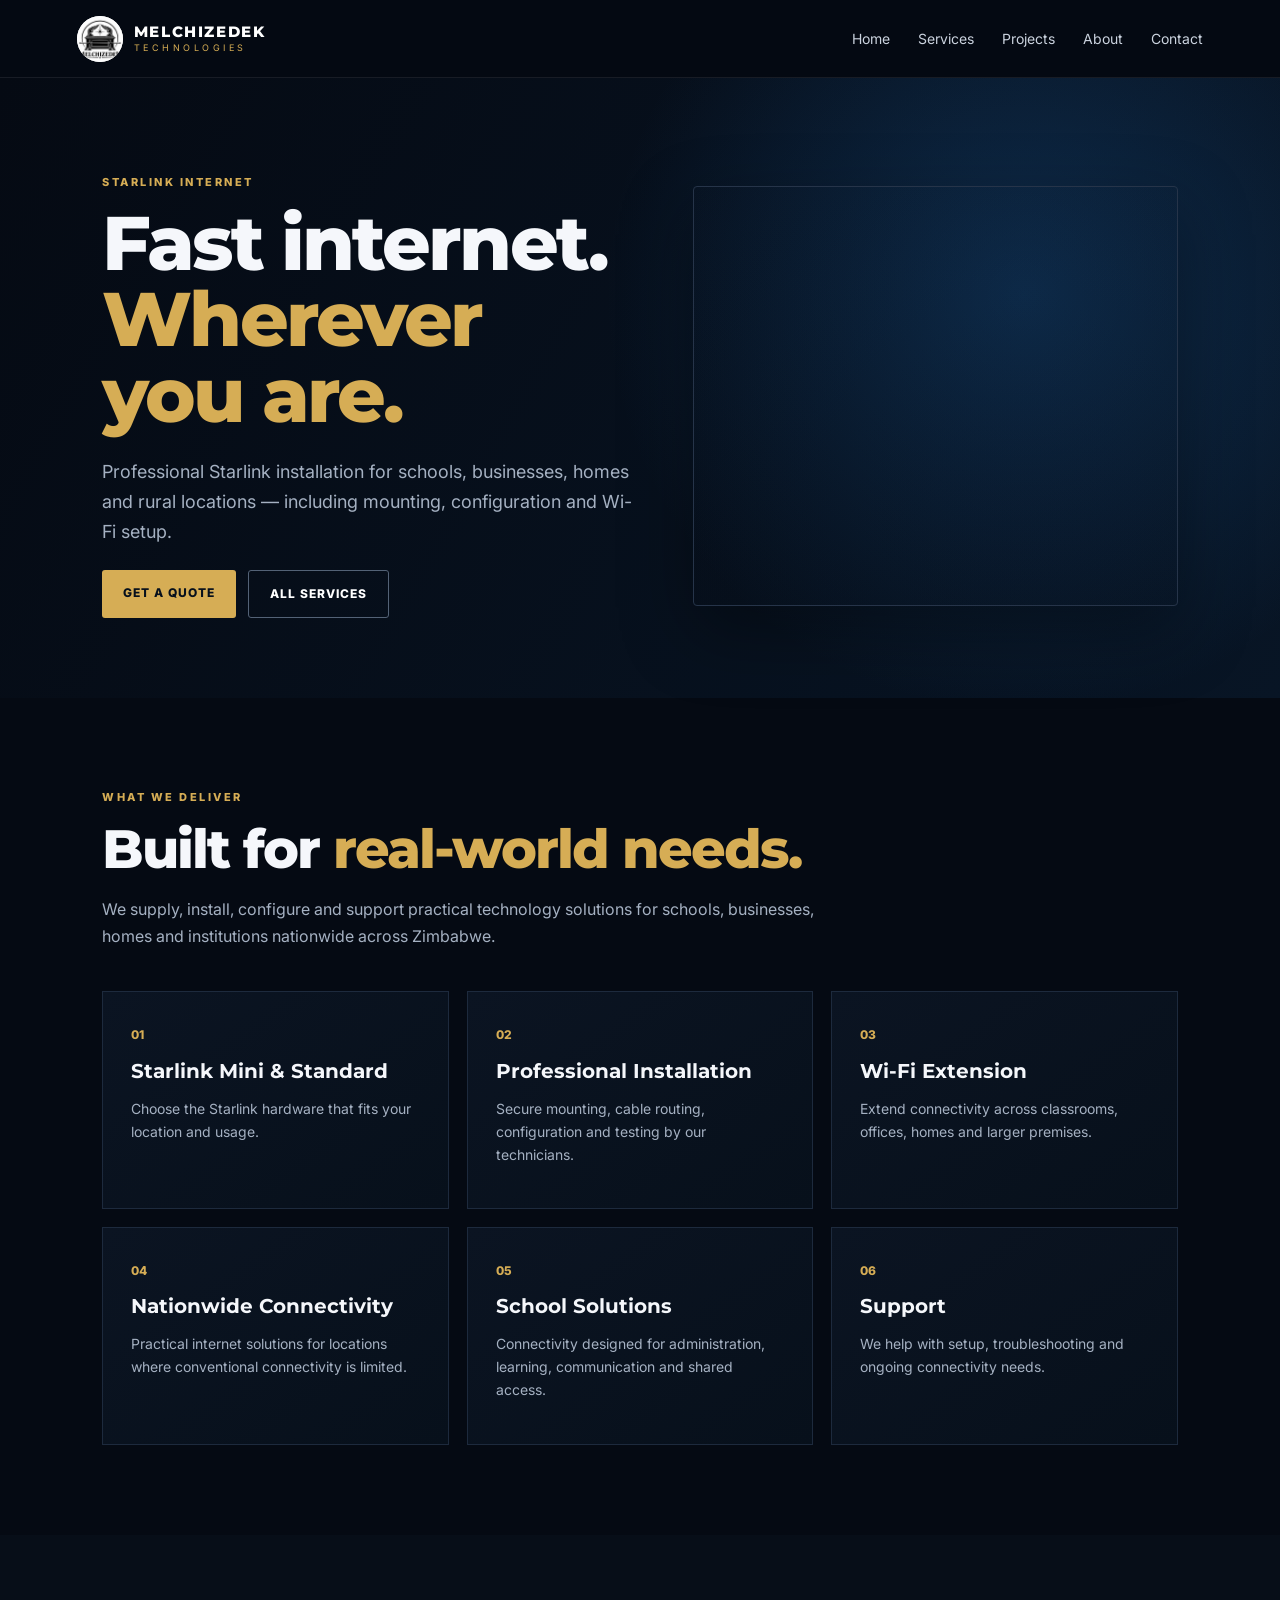
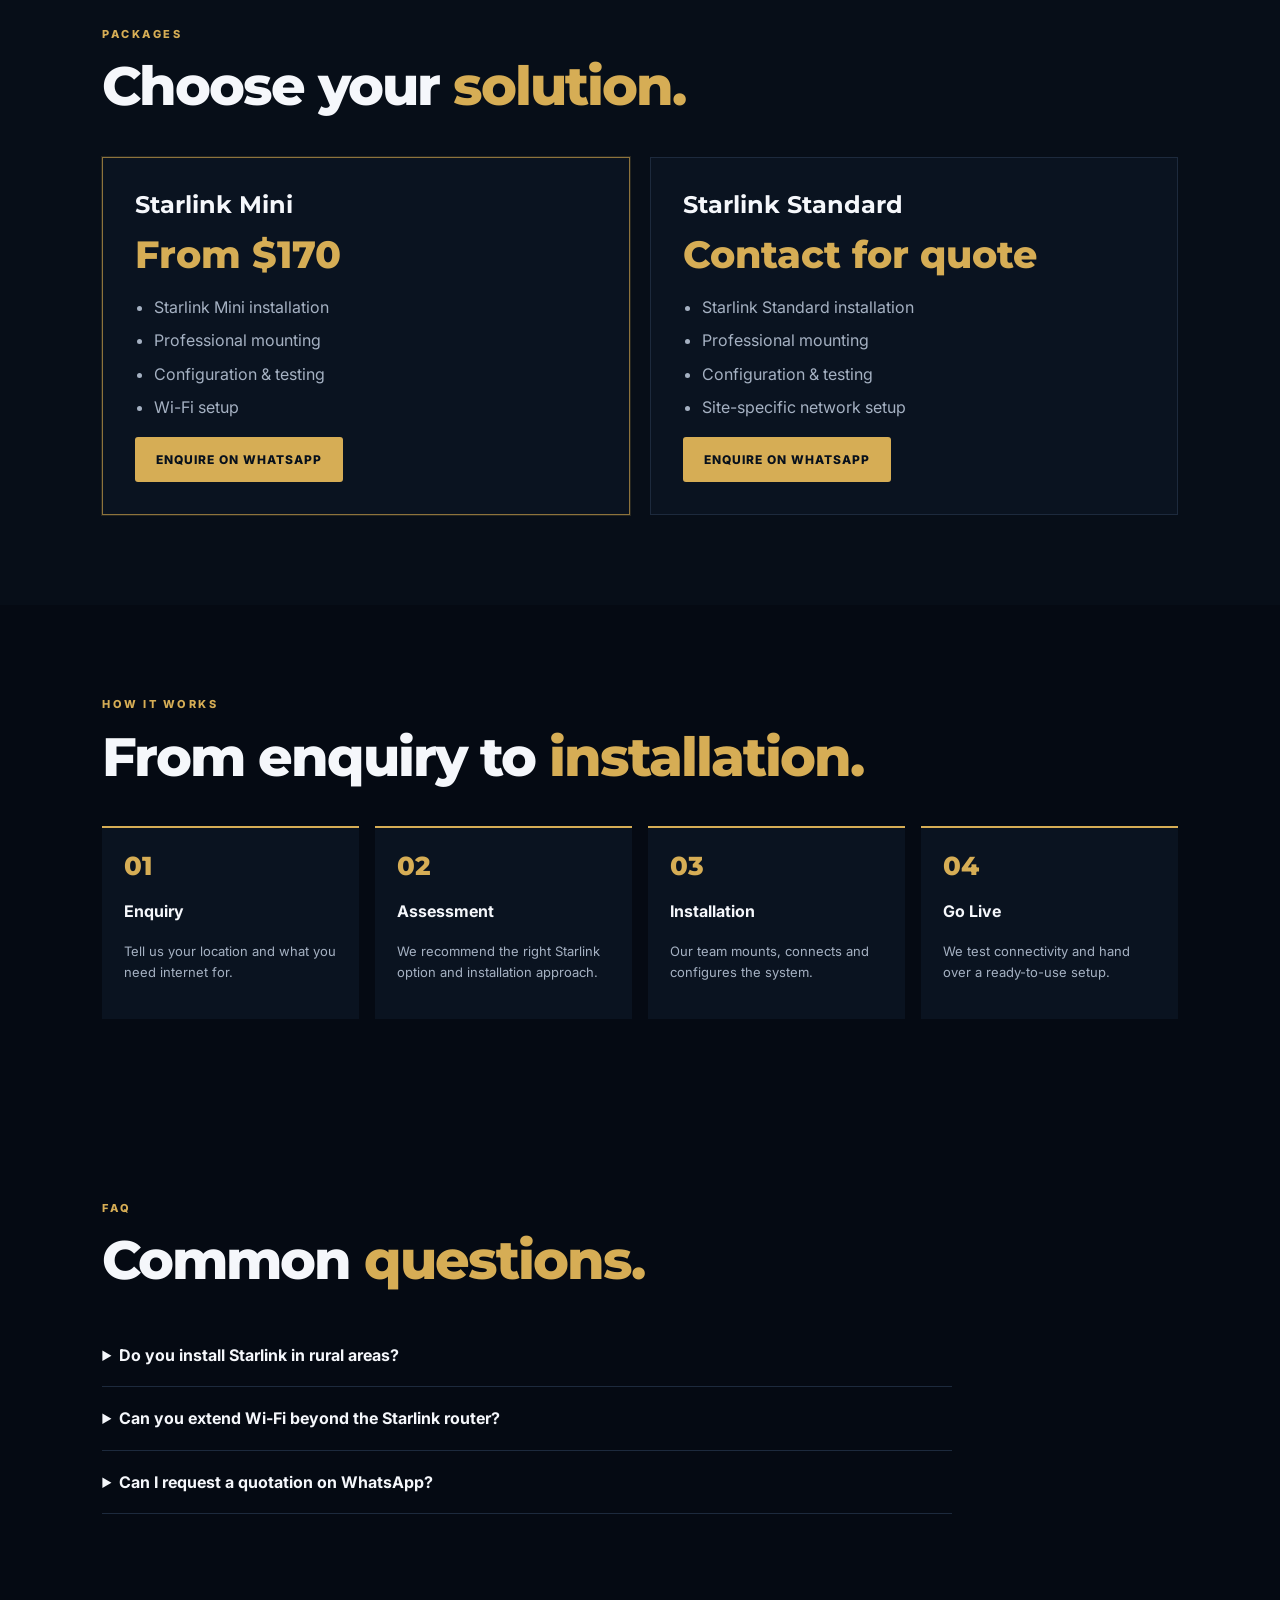
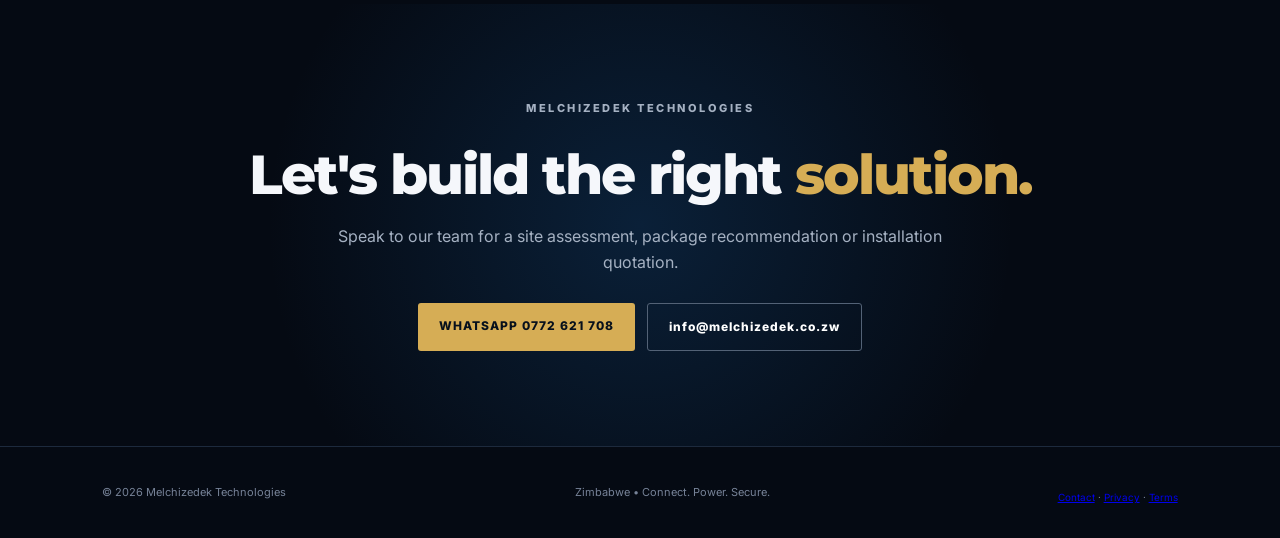
==== starlink.html @ 59b836f6 "Add files via upload" ====
<!DOCTYPE html><html lang="en"><head><meta charset="UTF-8"><meta name="viewport" content="width=device-width,initial-scale=1"><meta name="description" content="Starlink Internet & Installation by Melchizedek Technologies, Zimbabwe."><title>Starlink Internet & Installation | Melchizedek Technologies</title><link rel="preconnect" href="https://fonts.googleapis.com"><link rel="preconnect" href="https://fonts.gstatic.com" crossorigin><link href="https://fonts.googleapis.com/css2?family=Inter:wght@400;500;600;700;800&family=Montserrat:wght@700;800&display=swap" rel="stylesheet"><link rel="stylesheet" href="service.css"><link rel="manifest" href="site.webmanifest">
<meta name="robots" content="index,follow">

  <meta name="description" content="Starlink internet and professional installation across Zimbabwe. Starlink Mini packages from $170.">
  <meta name="author" content="Melchizedek Technologies">
  <meta name="robots" content="index, follow">
  <link rel="canonical" href="https://melchizedek.co.zw/starlink.html">
  <meta property="og:title" content="Starlink Internet &amp; Installation | Melchizedek Technologies">
  <meta property="og:description" content="Starlink internet and professional installation across Zimbabwe. Starlink Mini packages from $170.">
  <meta property="og:type" content="website">
  <meta property="og:url" content="https://melchizedek.co.zw/starlink.html">
  <meta property="og:site_name" content="Melchizedek Technologies">
  <meta property="og:image" content="https://melchizedek.co.zw/logo.png">
  <meta name="twitter:card" content="summary">
  <meta name="twitter:title" content="Starlink Internet &amp; Installation | Melchizedek Technologies">
  <meta name="twitter:description" content="Starlink internet and professional installation across Zimbabwe. Starlink Mini packages from $170.">

<script type="application/ld+json">
{
  "@context": "https://schema.org",
  "@type": "Service",
  "name": "Starlink Internet & Installation",
  "description": "Starlink internet connectivity and professional installation across Zimbabwe.",
  "provider": {
    "@type": "Organization",
    "name": "Melchizedek Technologies",
    "url": "https://melchizedek.co.zw/"
  },
  "areaServed": {
    "@type": "Country",
    "name": "Zimbabwe"
  }
}
</script>
</head><body>
<header class="header"><a class="brand" href="index.html"><img src="logo.png" alt="Melchizedek Technologies logo"><span><strong>MELCHIZEDEK</strong><small>TECHNOLOGIES</small></span></a><button class="menu" onclick="document.querySelector('nav').classList.toggle('open')">☰</button><nav><a href="index.html">Home</a><a href="index.html#services">Services</a><a href="index.html#projects">Projects</a><a href="index.html#about">About</a><a href="#contact">Contact</a></nav></header>
<section class="hero"><div><p class="eyebrow">STARLINK INTERNET</p><h1>Fast internet. <span>Wherever you are.</span></h1><p class="lead">Professional Starlink installation for schools, businesses, homes and rural locations — including mounting, configuration and Wi-Fi setup.</p><div class="actions"><a class="btn primary" href="quote.html" target="_blank">GET A QUOTE</a><a class="btn secondary" href="index.html#services">ALL SERVICES</a></div></div><div class="hero-image" style="background-image:linear-gradient(0deg,rgba(3,8,16,.2),rgba(3,8,16,.05)),url('projects/starlink-installation-1.jpg')"></div></section>
<section class="section"><p class="eyebrow">WHAT WE DELIVER</p><h2>Built for <span>real-world needs.</span></h2><p class="section-intro">We supply, install, configure and support practical technology solutions for schools, businesses, homes and institutions nationwide across Zimbabwe.</p><div class="features"><article class="feature"><span class="num">01</span><h3>Starlink Mini & Standard</h3><p>Choose the Starlink hardware that fits your location and usage.</p></article><article class="feature"><span class="num">02</span><h3>Professional Installation</h3><p>Secure mounting, cable routing, configuration and testing by our technicians.</p></article><article class="feature"><span class="num">03</span><h3>Wi-Fi Extension</h3><p>Extend connectivity across classrooms, offices, homes and larger premises.</p></article><article class="feature"><span class="num">04</span><h3>Nationwide Connectivity</h3><p>Practical internet solutions for locations where conventional connectivity is limited.</p></article><article class="feature"><span class="num">05</span><h3>School Solutions</h3><p>Connectivity designed for administration, learning, communication and shared access.</p></article><article class="feature"><span class="num">06</span><h3>Support</h3><p>We help with setup, troubleshooting and ongoing connectivity needs.</p></article></div></section>
<section class="section packages"><p class="eyebrow">PACKAGES</p><h2>Choose your <span>solution.</span></h2><div class="package-grid"><article class="package featured"><h3>Starlink Mini</h3><div class="price">From $170</div><ul><li>Starlink Mini installation</li><li>Professional mounting</li><li>Configuration & testing</li><li>Wi-Fi setup</li></ul><a class="btn primary" href="https://wa.me/263772621708?text=Hello%20Melchizedek%20Technologies%2C%20I%27m%20interested%20in%20the%20Starlink%20Mini%20package." target="_blank">ENQUIRE ON WHATSAPP</a></article><article class="package "><h3>Starlink Standard</h3><div class="price">Contact for quote</div><ul><li>Starlink Standard installation</li><li>Professional mounting</li><li>Configuration & testing</li><li>Site-specific network setup</li></ul><a class="btn primary" href="https://wa.me/263772621708?text=Hello%20Melchizedek%20Technologies%2C%20I%27m%20interested%20in%20the%20Starlink%20Standard%20package." target="_blank">ENQUIRE ON WHATSAPP</a></article></div></section><section class="section"><p class="eyebrow">HOW IT WORKS</p><h2>From enquiry to <span>installation.</span></h2><div class="process"><article class="step"><b>01</b><h3>Enquiry</h3><p>Tell us your location and what you need internet for.</p></article><article class="step"><b>02</b><h3>Assessment</h3><p>We recommend the right Starlink option and installation approach.</p></article><article class="step"><b>03</b><h3>Installation</h3><p>Our team mounts, connects and configures the system.</p></article><article class="step"><b>04</b><h3>Go Live</h3><p>We test connectivity and hand over a ready-to-use setup.</p></article></div></section><section class="section"><p class="eyebrow">FAQ</p><h2>Common <span>questions.</span></h2><div class="faq"><details><summary>Do you install Starlink in rural areas?</summary><p>Yes. Rural connectivity is one of the areas our installation work is built around.</p></details><details><summary>Can you extend Wi-Fi beyond the Starlink router?</summary><p>Yes. We can design and install Wi-Fi extension solutions for larger homes, schools and business premises.</p></details><details><summary>Can I request a quotation on WhatsApp?</summary><p>Yes. Use the WhatsApp button on this page and tell us your location and requirements.</p></details></div></section>
<section class="cta" id="contact"><p class="eyebrow">MELCHIZEDEK TECHNOLOGIES</p><h2>Let's build the right <span>solution.</span></h2><p>Speak to our team for a site assessment, package recommendation or installation quotation.</p><div class="actions"><a class="btn primary" href="quote.html" target="_blank">WHATSAPP 0772 621 708</a><a class="btn secondary" href="mailto:info@melchizedek.co.zw">info@melchizedek.co.zw</a></div></section>
<footer><span>© 2026 Melchizedek Technologies</span><span>Zimbabwe • Connect. Power. Secure.</span><div style="text-align:center;margin-top:10px;font-size:.9em"><a href="contact.html">Contact</a> · <a href="privacy.html">Privacy</a> · <a href="terms.html">Terms</a></div></footer></body></html>
---- service.css ----
:root{--bg:#050a13;--panel:#0b1422;--gold:#d6ad55;--text:#f5f7fb;--muted:#a5b1c2;--line:#1d2a3d}
*{box-sizing:border-box}html{scroll-behavior:smooth}body{margin:0;background:var(--bg);color:var(--text);font-family:Inter,Arial,sans-serif;line-height:1.65}.header{height:78px;padding:0 6%;display:flex;align-items:center;justify-content:space-between;border-bottom:1px solid rgba(255,255,255,.08);background:rgba(5,10,19,.94);position:sticky;top:0;z-index:10}.brand{display:flex;gap:11px;align-items:center;color:#fff;text-decoration:none}.brand img{width:46px;height:46px;object-fit:contain;border-radius:50%;background:#fff}.brand strong{display:block;font:800 15px Montserrat;letter-spacing:1.6px}.brand small{display:block;font-size:9px;letter-spacing:3.5px;color:var(--gold)}nav{display:flex;gap:28px}nav a{color:#cbd3df;text-decoration:none;font-size:14px}.menu{display:none;background:none;border:0;color:#fff;font-size:27px}.hero{padding:95px 8% 80px;min-height:580px;display:grid;grid-template-columns:1.05fr .95fr;gap:55px;align-items:center;background:radial-gradient(circle at 80% 35%,rgba(30,106,181,.3),transparent 38%),linear-gradient(120deg,#050a13,#081525)}.eyebrow{color:var(--gold);font-size:11px;font-weight:800;letter-spacing:2.5px;margin:0 0 14px}.hero h1{font:800 clamp(44px,6vw,76px)/1 Montserrat;letter-spacing:-3px;margin:0}.hero h1 span,h2 span{color:var(--gold)}.lead{color:var(--muted);font-size:18px;max-width:650px;margin:24px 0}.actions{display:flex;gap:12px;flex-wrap:wrap}.btn{display:inline-block;padding:13px 21px;text-decoration:none;font-size:12px;font-weight:800;letter-spacing:1px;border-radius:3px}.primary{background:var(--gold);color:#07101c}.secondary{border:1px solid #536276;color:#fff}.hero-image{height:420px;border:1px solid #263449;border-radius:4px;overflow:hidden;background-size:cover;background-position:center;box-shadow:0 25px 70px rgba(0,0,0,.35)}.section{padding:90px 8%}.section h2{font:800 clamp(32px,4.5vw,54px)/1.08 Montserrat;letter-spacing:-2px;margin:0 0 18px}.section-intro{color:var(--muted);max-width:720px}.features{display:grid;grid-template-columns:repeat(3,1fr);gap:18px;margin-top:42px}.feature{background:linear-gradient(145deg,#0b1422,#07101b);border:1px solid var(--line);padding:28px;min-height:190px}.feature .num{color:var(--gold);font-weight:800;font-size:12px}.feature h3{font:700 20px Montserrat;margin:12px 0}.feature p{color:var(--muted);font-size:14px}.packages{background:#070e18}.package-grid{display:grid;grid-template-columns:repeat(2,1fr);gap:20px;margin-top:42px}.package{border:1px solid var(--line);background:#0a1320;padding:32px}.package.featured{border-color:#8d733c;box-shadow:0 0 0 1px rgba(214,173,85,.15)}.package h3{font:700 24px Montserrat;margin:0}.price{font:800 38px Montserrat;color:var(--gold);margin:12px 0}.package ul{padding-left:19px;color:var(--muted)}.package li{margin:7px 0}.process{display:grid;grid-template-columns:repeat(4,1fr);gap:16px;margin-top:40px}.step{padding:22px;border-top:2px solid var(--gold);background:#0a1320}.step b{font:800 26px Montserrat;color:var(--gold)}.step h3{font-size:16px}.step p{font-size:13px;color:var(--muted)}.faq{max-width:850px;margin-top:35px}.faq details{border-bottom:1px solid var(--line);padding:18px 0}.faq summary{cursor:pointer;font-weight:700}.faq p{color:var(--muted);font-size:14px}.cta{text-align:center;padding:95px 8%;background:radial-gradient(circle at center,rgba(22,83,142,.3),transparent 55%)}.cta h2{font:800 clamp(32px,4.5vw,55px)/1.08 Montserrat;letter-spacing:-2px;max-width:850px;margin:0 auto 18px}.cta p{color:var(--muted);max-width:650px;margin:0 auto 28px}.cta .actions{justify-content:center}footer{padding:32px 8%;border-top:1px solid var(--line);display:flex;justify-content:space-between;align-items:center;color:#778398;font-size:11px}@media(max-width:850px){nav{display:none}.menu{display:block}.hero{grid-template-columns:1fr;padding-top:70px}.hero-image{height:330px}.features{grid-template-columns:1fr 1fr}.process{grid-template-columns:1fr 1fr}}@media(max-width:600px){.features,.package-grid,.process{grid-template-columns:1fr}.section,.hero,.cta{padding-left:6%;padding-right:6%}footer{flex-direction:column;align-items:flex-start;gap:15px}}

@media(max-width:850px){nav.open{display:flex;position:absolute;top:78px;left:0;right:0;background:#070e18;padding:22px 8%;flex-direction:column;gap:16px;border-bottom:1px solid #1d2a3d}}


/* ===== V16 SMART QUOTE EXPERIENCE ===== */
.smart-quote-form {
  max-width: 1000px; margin: 0 auto; background: #fff; border-radius: 28px;
  border: 1px solid rgba(7,20,38,.09); box-shadow: 0 24px 70px rgba(7,20,38,.10);
  overflow: hidden;
}
.form-progress {
  display:flex; align-items:center; justify-content:center; gap:10px;
  padding:22px 20px; background:#071426; color:#fff;
}
.form-progress i { width:45px; height:1px; background:rgba(255,255,255,.25); }
.progress-step {
  width:45px; height:45px; border-radius:50%; display:grid; place-items:center;
  border:1px solid rgba(255,255,255,.25); color:rgba(255,255,255,.6); font-weight:900;
}
.progress-step small { display:none; }
.progress-step.active { background:#fff; color:#071426; }
.form-section { padding:34px; border-bottom:1px solid rgba(7,20,38,.08); }
.form-section-title { display:flex; gap:15px; align-items:flex-start; margin-bottom:23px; }
.form-section-title > span {
  width:38px; height:38px; display:grid; place-items:center; border-radius:11px;
  background:#071426; color:#d9b45b; font-weight:900; font-size:.78rem;
}
.form-section-title h3 { margin:0 0 4px; }
.form-section-title p { margin:0; opacity:.62; font-size:.9rem; }
.form-grid { display:grid; grid-template-columns:repeat(2,1fr); gap:18px; }
.smart-quote-form label { display:flex; flex-direction:column; gap:8px; font-weight:700; font-size:.88rem; }
.smart-quote-form input, .smart-quote-form select, .smart-quote-form textarea {
  width:100%; box-sizing:border-box; border:1px solid rgba(7,20,38,.15); border-radius:12px;
  padding:13px 14px; font:inherit; color:#071426; background:#fbfcfe; outline:none;
  transition:border-color .2s ease, box-shadow .2s ease, background .2s ease;
}
.smart-quote-form input:focus, .smart-quote-form select:focus, .smart-quote-form textarea:focus {
  border-color:#071426; background:#fff; box-shadow:0 0 0 4px rgba(7,20,38,.06);
}
.smart-quote-form textarea { resize:vertical; min-height:145px; }
.consent-row {
  margin-top:20px; flex-direction:row !important; align-items:flex-start; gap:10px !important;
  font-weight:500 !important; opacity:.78;
}
.consent-row input { width:18px; height:18px; margin-top:1px; }
.quote-submit-area { padding:28px 34px 34px; text-align:center; background:#f7f9fc; }
.quote-submit { border:0; cursor:pointer; min-height:50px; padding-left:25px; padding-right:25px; }
.secure-note { font-size:.82rem; opacity:.65; margin-bottom:15px; }
.email-fallback { display:block; margin-top:14px; font-size:.82rem; opacity:.7; text-decoration:none; }
.quote-intro-grid {
  max-width:1000px; margin:0 auto 28px; display:grid; grid-template-columns:repeat(3,1fr); gap:15px;
}
.quote-benefit {
  padding:22px; border-radius:18px; background:#f7f9fc; border:1px solid rgba(7,20,38,.07);
}
.quote-benefit strong { font-size:.72rem; opacity:.5; }
.quote-benefit h3 { margin:8px 0 5px; font-size:1rem; }
.quote-benefit p { margin:0; font-size:.86rem; line-height:1.55; opacity:.68; }

@media (max-width: 700px) {
  .quote-intro-grid, .form-grid { grid-template-columns:1fr; }
  .form-section { padding:24px 20px; }
  .quote-submit-area { padding:24px 20px 28px; }
  .form-progress { justify-content:space-between; }
  .form-progress i { flex:1; width:auto; }
  .progress-step { width:auto; height:auto; min-width:36px; padding:8px 10px; border-radius:999px; gap:5px; }
  .progress-step small { display:inline; font-size:.68rem; }
}
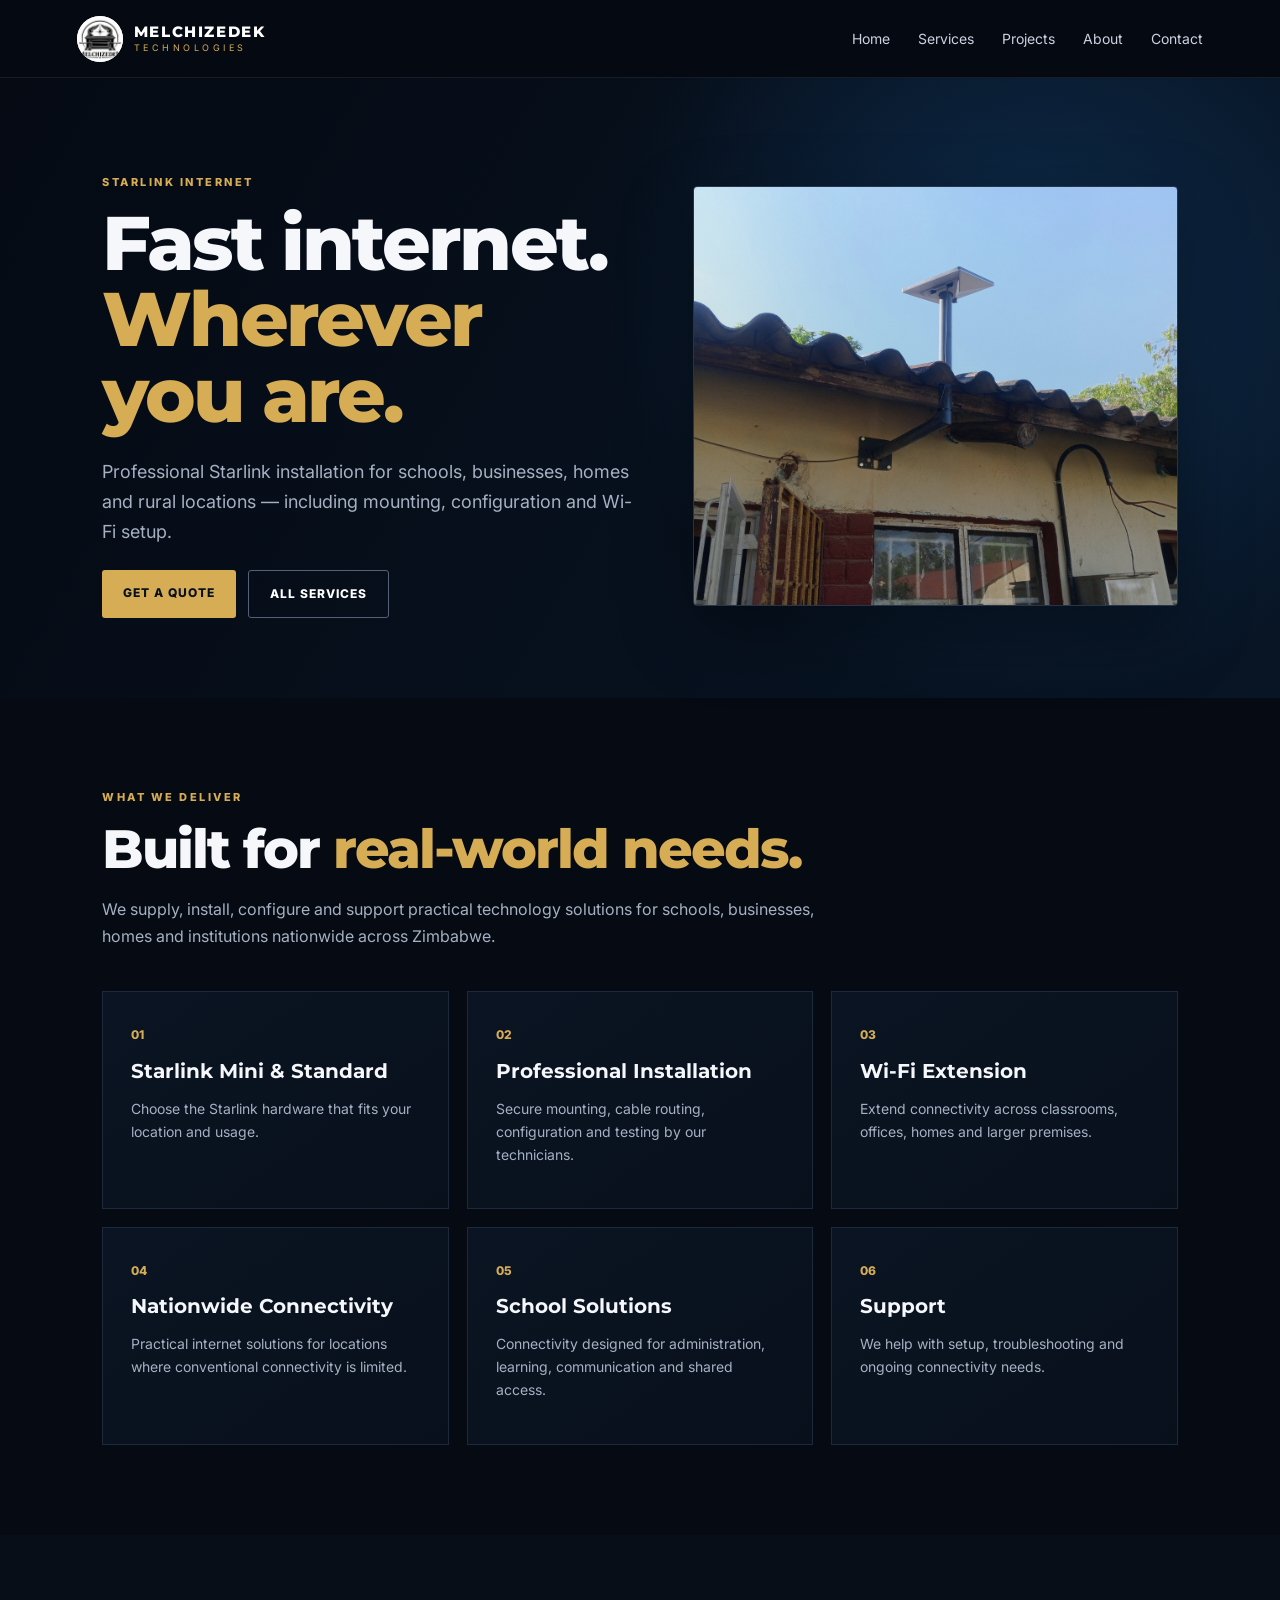
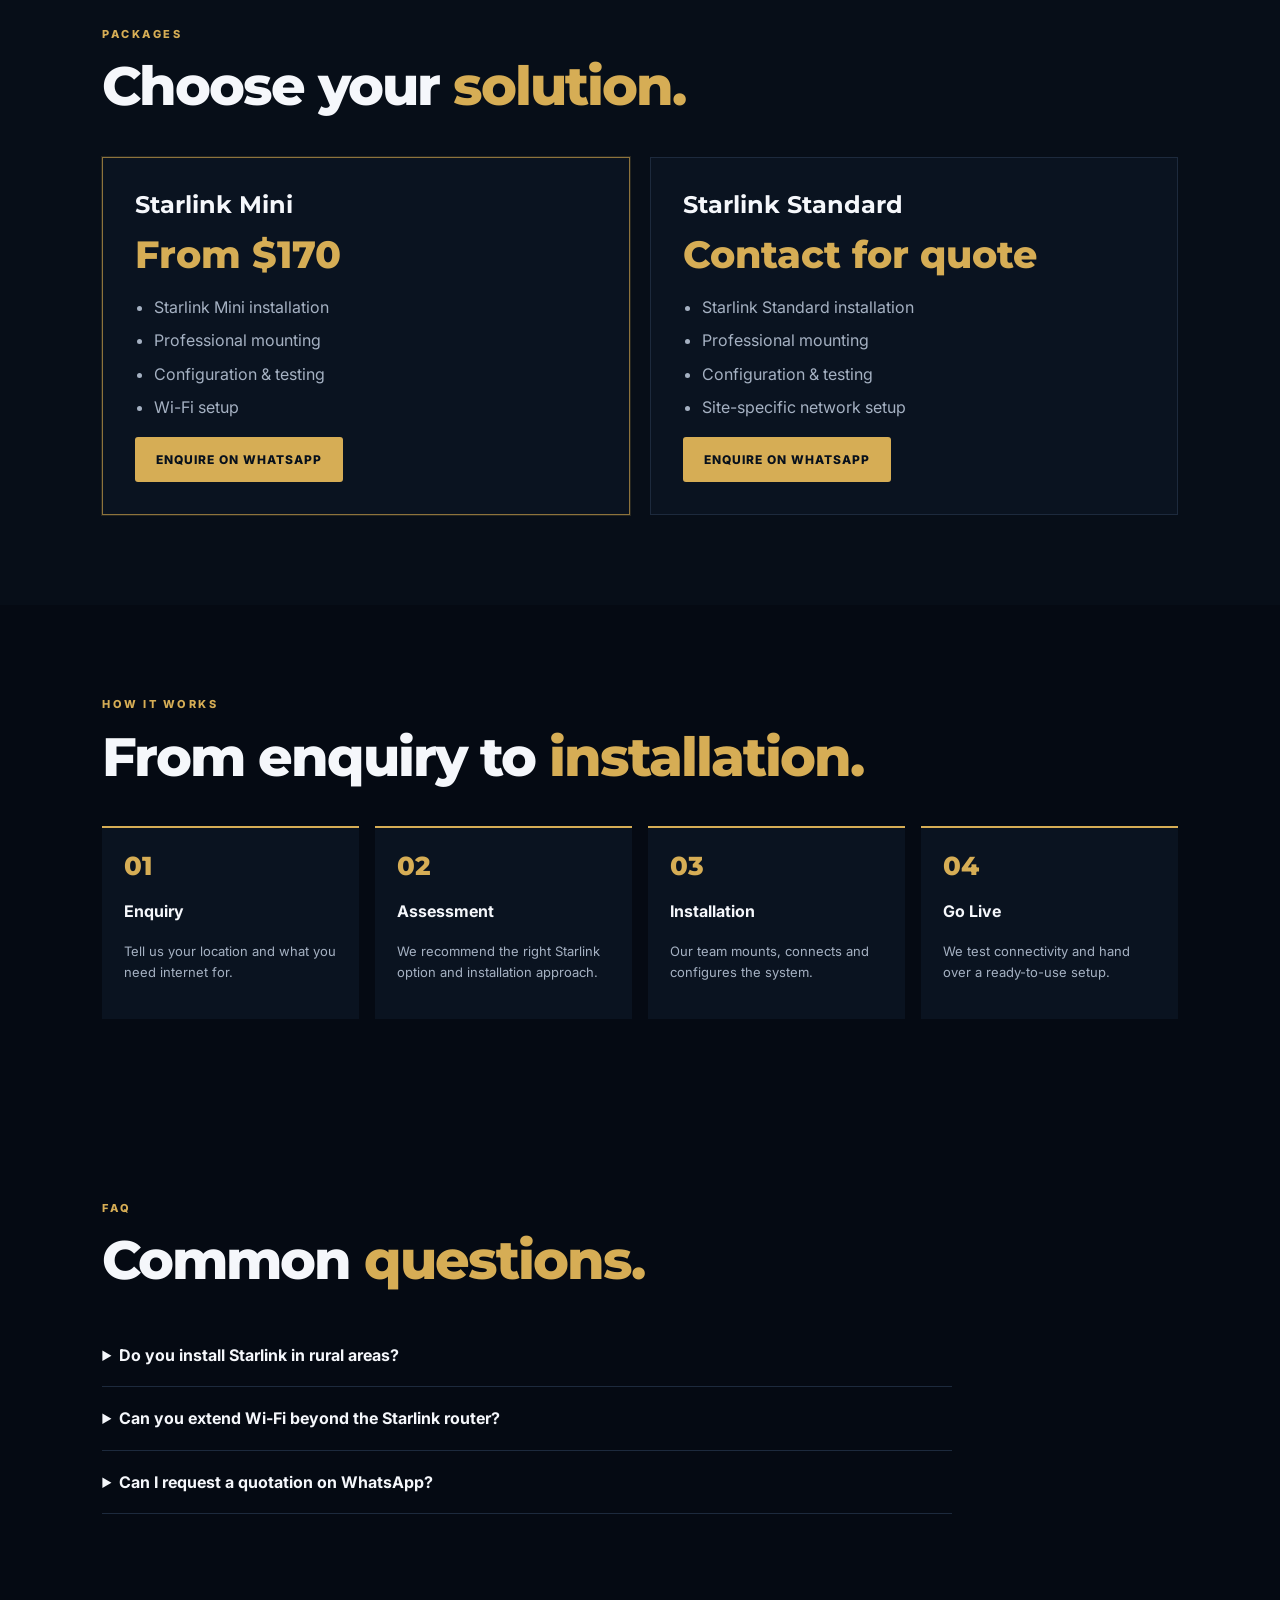
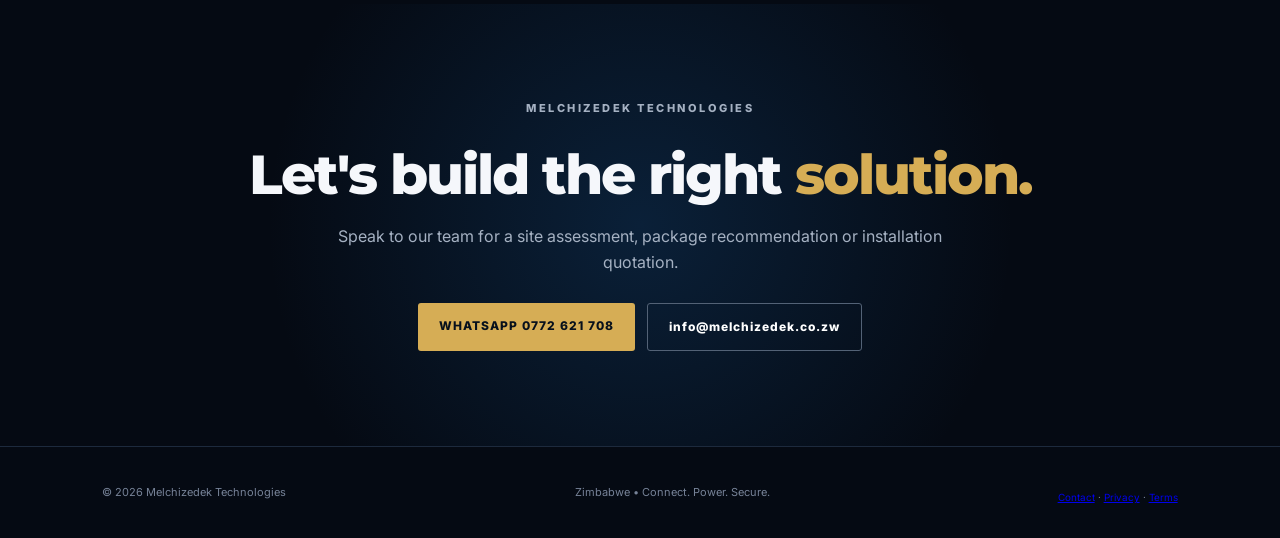
==== commit 0d0ec87b: "Revise HTML meta tags for Starlink page Updated meta tags for better SEO and clarity." ====
--- a/starlink.html
+++ b/starlink.html
@@ -1,10 +1,17 @@
-<!DOCTYPE html><html lang="en"><head><meta charset="UTF-8"><meta name="viewport" content="width=device-width,initial-scale=1"><meta name="description" content="Starlink Internet & Installation by Melchizedek Technologies, Zimbabwe."><title>Starlink Internet & Installation | Melchizedek Technologies</title><link rel="preconnect" href="https://fonts.googleapis.com"><link rel="preconnect" href="https://fonts.gstatic.com" crossorigin><link href="https://fonts.googleapis.com/css2?family=Inter:wght@400;500;600;700;800&family=Montserrat:wght@700;800&display=swap" rel="stylesheet"><link rel="stylesheet" href="service.css"><link rel="manifest" href="site.webmanifest">
-<meta name="robots" content="index,follow">
+<!DOCTYPE html>
+<html lang="en">
+<head>
+<meta charset="UTF-8">
 
-  <meta name="description" content="Starlink internet and professional installation across Zimbabwe. Starlink Mini packages from $170.">
-  <meta name="author" content="Melchizedek Technologies">
-  <meta name="robots" content="index, follow">
-  <link rel="canonical" href="https://melchizedek.co.zw/starlink.html">
+<title>Starlink Installation Zimbabwe | Melchizedek Technologies</title>
+
+<meta name="description" content="Professional Starlink installation in Zimbabwe by Melchizedek Technologies. Starlink internet solutions for homes, schools, businesses and rural areas.">
+
+<meta name="author" content="Melchizedek Technologies">
+<meta name="robots" content="index, follow">
+
+<link rel="canonical" href="https://melchizedek.co.zw/starlink.html"><!DOCTYPE html><html lang="en"><head><meta charset="UTF-8"><meta name="viewport" content="width=device-width,initial-scale=1"><meta name="description" content="Starlink Internet & Installation by Melchizedek Technologies, Zimbabwe."><title>Starlink Internet & Installation | Melchizedek Technologies</title><link rel="preconnect" href="https://fonts.googleapis.com"><link rel="preconnect" href="https://fonts.gstatic.com" crossorigin><link href="https://fonts.googleapis.com/css2?family=Inter:wght@400;500;600;700;800&family=Montserrat:wght@700;800&display=swap" rel="stylesheet"><link rel="stylesheet" href="service.css"><link rel="manifest" href="site.webmanifest">
+
   <meta property="og:title" content="Starlink Internet &amp; Installation | Melchizedek Technologies">
   <meta property="og:description" content="Starlink internet and professional installation across Zimbabwe. Starlink Mini packages from $170.">
   <meta property="og:type" content="website">
@@ -38,4 +45,4 @@
 <section class="section"><p class="eyebrow">WHAT WE DELIVER</p><h2>Built for <span>real-world needs.</span></h2><p class="section-intro">We supply, install, configure and support practical technology solutions for schools, businesses, homes and institutions nationwide across Zimbabwe.</p><div class="features"><article class="feature"><span class="num">01</span><h3>Starlink Mini & Standard</h3><p>Choose the Starlink hardware that fits your location and usage.</p></article><article class="feature"><span class="num">02</span><h3>Professional Installation</h3><p>Secure mounting, cable routing, configuration and testing by our technicians.</p></article><article class="feature"><span class="num">03</span><h3>Wi-Fi Extension</h3><p>Extend connectivity across classrooms, offices, homes and larger premises.</p></article><article class="feature"><span class="num">04</span><h3>Nationwide Connectivity</h3><p>Practical internet solutions for locations where conventional connectivity is limited.</p></article><article class="feature"><span class="num">05</span><h3>School Solutions</h3><p>Connectivity designed for administration, learning, communication and shared access.</p></article><article class="feature"><span class="num">06</span><h3>Support</h3><p>We help with setup, troubleshooting and ongoing connectivity needs.</p></article></div></section>
 <section class="section packages"><p class="eyebrow">PACKAGES</p><h2>Choose your <span>solution.</span></h2><div class="package-grid"><article class="package featured"><h3>Starlink Mini</h3><div class="price">From $170</div><ul><li>Starlink Mini installation</li><li>Professional mounting</li><li>Configuration & testing</li><li>Wi-Fi setup</li></ul><a class="btn primary" href="https://wa.me/263772621708?text=Hello%20Melchizedek%20Technologies%2C%20I%27m%20interested%20in%20the%20Starlink%20Mini%20package." target="_blank">ENQUIRE ON WHATSAPP</a></article><article class="package "><h3>Starlink Standard</h3><div class="price">Contact for quote</div><ul><li>Starlink Standard installation</li><li>Professional mounting</li><li>Configuration & testing</li><li>Site-specific network setup</li></ul><a class="btn primary" href="https://wa.me/263772621708?text=Hello%20Melchizedek%20Technologies%2C%20I%27m%20interested%20in%20the%20Starlink%20Standard%20package." target="_blank">ENQUIRE ON WHATSAPP</a></article></div></section><section class="section"><p class="eyebrow">HOW IT WORKS</p><h2>From enquiry to <span>installation.</span></h2><div class="process"><article class="step"><b>01</b><h3>Enquiry</h3><p>Tell us your location and what you need internet for.</p></article><article class="step"><b>02</b><h3>Assessment</h3><p>We recommend the right Starlink option and installation approach.</p></article><article class="step"><b>03</b><h3>Installation</h3><p>Our team mounts, connects and configures the system.</p></article><article class="step"><b>04</b><h3>Go Live</h3><p>We test connectivity and hand over a ready-to-use setup.</p></article></div></section><section class="section"><p class="eyebrow">FAQ</p><h2>Common <span>questions.</span></h2><div class="faq"><details><summary>Do you install Starlink in rural areas?</summary><p>Yes. Rural connectivity is one of the areas our installation work is built around.</p></details><details><summary>Can you extend Wi-Fi beyond the Starlink router?</summary><p>Yes. We can design and install Wi-Fi extension solutions for larger homes, schools and business premises.</p></details><details><summary>Can I request a quotation on WhatsApp?</summary><p>Yes. Use the WhatsApp button on this page and tell us your location and requirements.</p></details></div></section>
 <section class="cta" id="contact"><p class="eyebrow">MELCHIZEDEK TECHNOLOGIES</p><h2>Let's build the right <span>solution.</span></h2><p>Speak to our team for a site assessment, package recommendation or installation quotation.</p><div class="actions"><a class="btn primary" href="quote.html" target="_blank">WHATSAPP 0772 621 708</a><a class="btn secondary" href="mailto:info@melchizedek.co.zw">info@melchizedek.co.zw</a></div></section>
-<footer><span>© 2026 Melchizedek Technologies</span><span>Zimbabwe • Connect. Power. Secure.</span><div style="text-align:center;margin-top:10px;font-size:.9em"><a href="contact.html">Contact</a> · <a href="privacy.html">Privacy</a> · <a href="terms.html">Terms</a></div></footer></body></html>+<footer><span>© 2026 Melchizedek Technologies</span><span>Zimbabwe • Connect. Power. Secure.</span><div style="text-align:center;margin-top:10px;font-size:.9em"><a href="contact.html">Contact</a> · <a href="privacy.html">Privacy</a> · <a href="terms.html">Terms</a></div></footer></body></html>
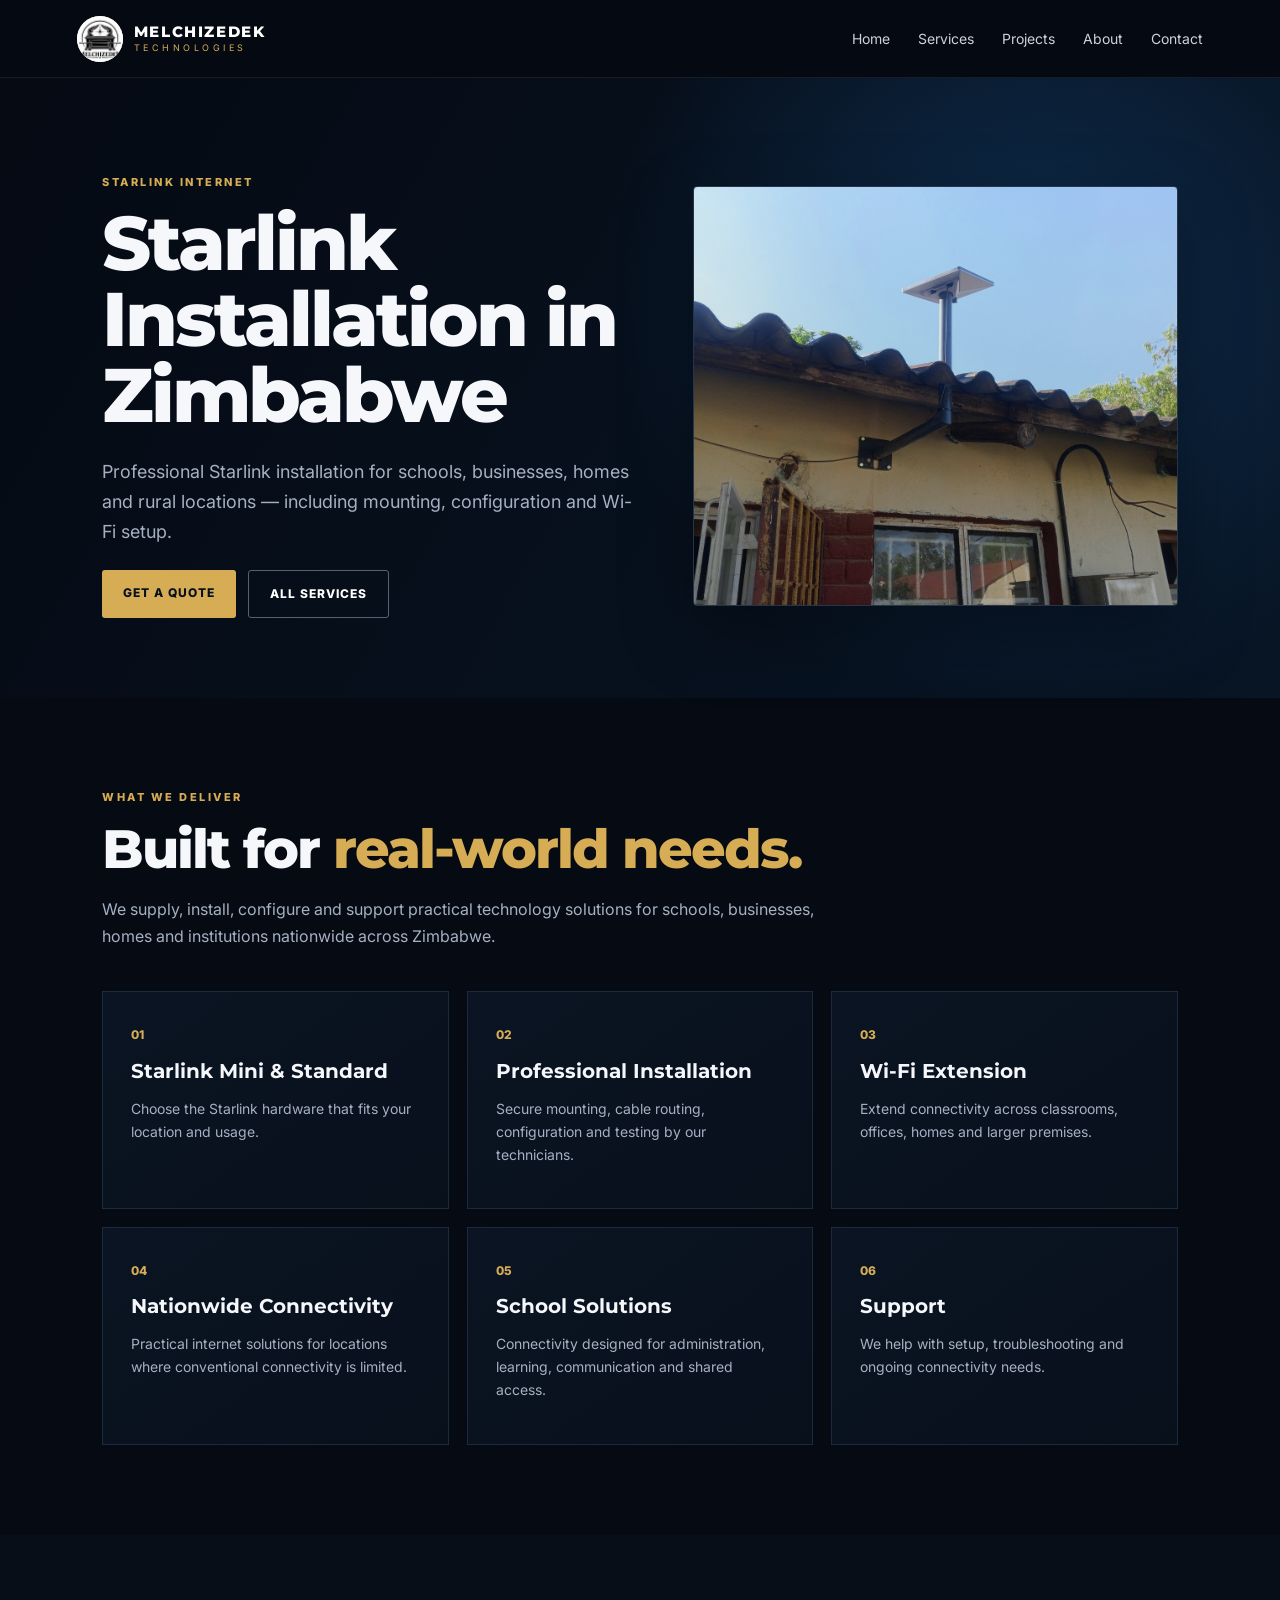
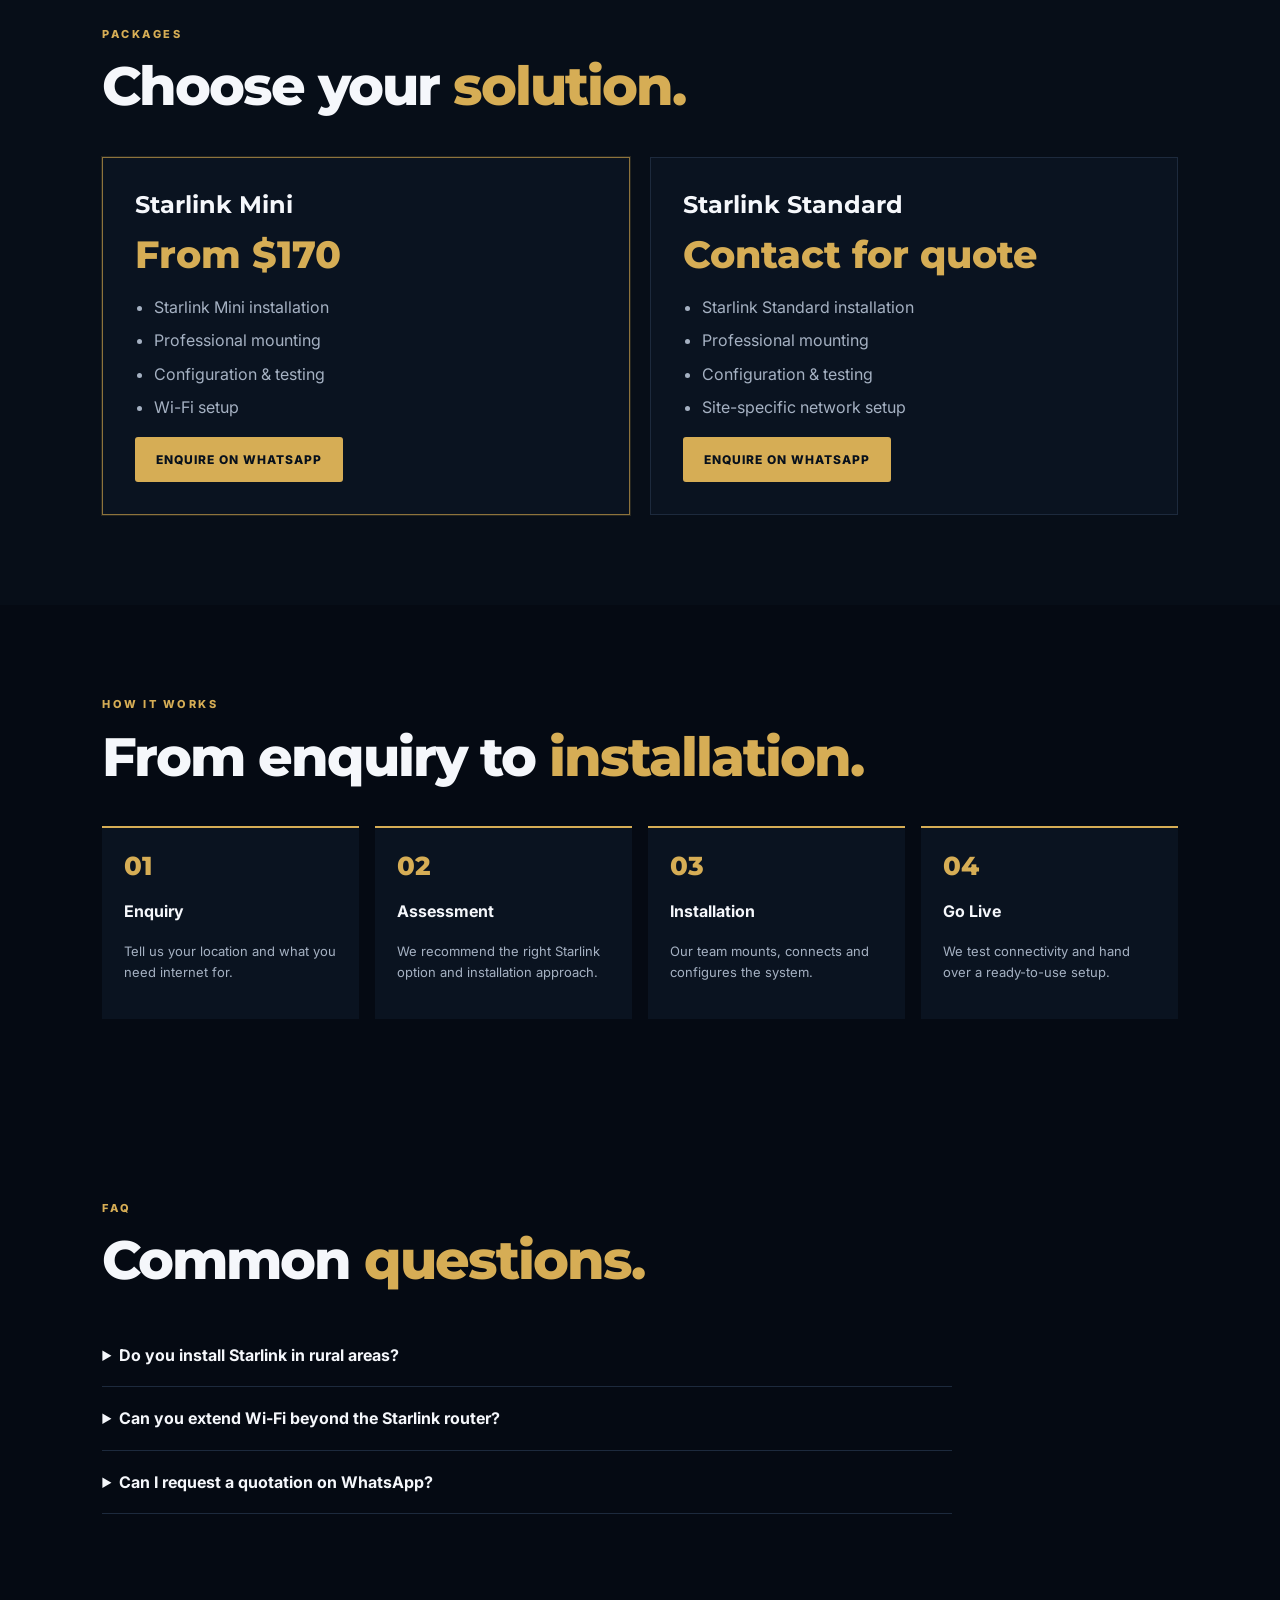
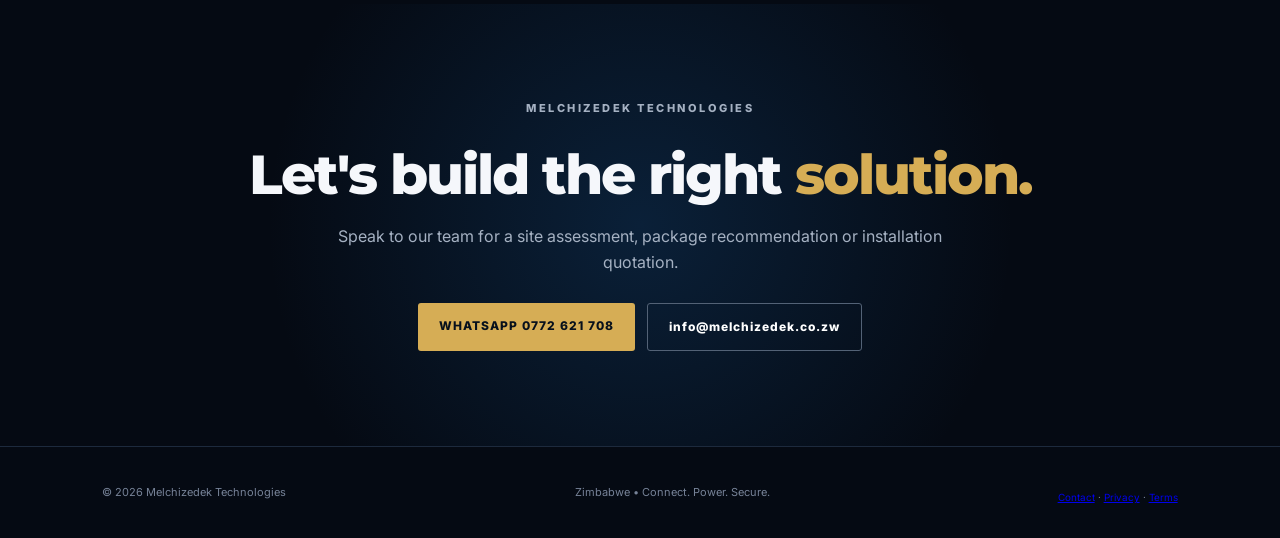
==== commit b188ef9d: "Update starlink.html" ====
--- a/starlink.html
+++ b/starlink.html
@@ -41,7 +41,7 @@
 </script>
 </head><body>
 <header class="header"><a class="brand" href="index.html"><img src="logo.png" alt="Melchizedek Technologies logo"><span><strong>MELCHIZEDEK</strong><small>TECHNOLOGIES</small></span></a><button class="menu" onclick="document.querySelector('nav').classList.toggle('open')">☰</button><nav><a href="index.html">Home</a><a href="index.html#services">Services</a><a href="index.html#projects">Projects</a><a href="index.html#about">About</a><a href="#contact">Contact</a></nav></header>
-<section class="hero"><div><p class="eyebrow">STARLINK INTERNET</p><h1>Fast internet. <span>Wherever you are.</span></h1><p class="lead">Professional Starlink installation for schools, businesses, homes and rural locations — including mounting, configuration and Wi-Fi setup.</p><div class="actions"><a class="btn primary" href="quote.html" target="_blank">GET A QUOTE</a><a class="btn secondary" href="index.html#services">ALL SERVICES</a></div></div><div class="hero-image" style="background-image:linear-gradient(0deg,rgba(3,8,16,.2),rgba(3,8,16,.05)),url('projects/starlink-installation-1.jpg')"></div></section>
+<section class="hero"><div><p class="eyebrow">STARLINK INTERNET</p><h1>Starlink Installation in Zimbabwe</h1><p class="lead">Professional Starlink installation for schools, businesses, homes and rural locations — including mounting, configuration and Wi-Fi setup.</p><div class="actions"><a class="btn primary" href="quote.html" target="_blank">GET A QUOTE</a><a class="btn secondary" href="index.html#services">ALL SERVICES</a></div></div><div class="hero-image" style="background-image:linear-gradient(0deg,rgba(3,8,16,.2),rgba(3,8,16,.05)),url('projects/starlink-installation-1.jpg')"></div></section>
 <section class="section"><p class="eyebrow">WHAT WE DELIVER</p><h2>Built for <span>real-world needs.</span></h2><p class="section-intro">We supply, install, configure and support practical technology solutions for schools, businesses, homes and institutions nationwide across Zimbabwe.</p><div class="features"><article class="feature"><span class="num">01</span><h3>Starlink Mini & Standard</h3><p>Choose the Starlink hardware that fits your location and usage.</p></article><article class="feature"><span class="num">02</span><h3>Professional Installation</h3><p>Secure mounting, cable routing, configuration and testing by our technicians.</p></article><article class="feature"><span class="num">03</span><h3>Wi-Fi Extension</h3><p>Extend connectivity across classrooms, offices, homes and larger premises.</p></article><article class="feature"><span class="num">04</span><h3>Nationwide Connectivity</h3><p>Practical internet solutions for locations where conventional connectivity is limited.</p></article><article class="feature"><span class="num">05</span><h3>School Solutions</h3><p>Connectivity designed for administration, learning, communication and shared access.</p></article><article class="feature"><span class="num">06</span><h3>Support</h3><p>We help with setup, troubleshooting and ongoing connectivity needs.</p></article></div></section>
 <section class="section packages"><p class="eyebrow">PACKAGES</p><h2>Choose your <span>solution.</span></h2><div class="package-grid"><article class="package featured"><h3>Starlink Mini</h3><div class="price">From $170</div><ul><li>Starlink Mini installation</li><li>Professional mounting</li><li>Configuration & testing</li><li>Wi-Fi setup</li></ul><a class="btn primary" href="https://wa.me/263772621708?text=Hello%20Melchizedek%20Technologies%2C%20I%27m%20interested%20in%20the%20Starlink%20Mini%20package." target="_blank">ENQUIRE ON WHATSAPP</a></article><article class="package "><h3>Starlink Standard</h3><div class="price">Contact for quote</div><ul><li>Starlink Standard installation</li><li>Professional mounting</li><li>Configuration & testing</li><li>Site-specific network setup</li></ul><a class="btn primary" href="https://wa.me/263772621708?text=Hello%20Melchizedek%20Technologies%2C%20I%27m%20interested%20in%20the%20Starlink%20Standard%20package." target="_blank">ENQUIRE ON WHATSAPP</a></article></div></section><section class="section"><p class="eyebrow">HOW IT WORKS</p><h2>From enquiry to <span>installation.</span></h2><div class="process"><article class="step"><b>01</b><h3>Enquiry</h3><p>Tell us your location and what you need internet for.</p></article><article class="step"><b>02</b><h3>Assessment</h3><p>We recommend the right Starlink option and installation approach.</p></article><article class="step"><b>03</b><h3>Installation</h3><p>Our team mounts, connects and configures the system.</p></article><article class="step"><b>04</b><h3>Go Live</h3><p>We test connectivity and hand over a ready-to-use setup.</p></article></div></section><section class="section"><p class="eyebrow">FAQ</p><h2>Common <span>questions.</span></h2><div class="faq"><details><summary>Do you install Starlink in rural areas?</summary><p>Yes. Rural connectivity is one of the areas our installation work is built around.</p></details><details><summary>Can you extend Wi-Fi beyond the Starlink router?</summary><p>Yes. We can design and install Wi-Fi extension solutions for larger homes, schools and business premises.</p></details><details><summary>Can I request a quotation on WhatsApp?</summary><p>Yes. Use the WhatsApp button on this page and tell us your location and requirements.</p></details></div></section>
 <section class="cta" id="contact"><p class="eyebrow">MELCHIZEDEK TECHNOLOGIES</p><h2>Let's build the right <span>solution.</span></h2><p>Speak to our team for a site assessment, package recommendation or installation quotation.</p><div class="actions"><a class="btn primary" href="quote.html" target="_blank">WHATSAPP 0772 621 708</a><a class="btn secondary" href="mailto:info@melchizedek.co.zw">info@melchizedek.co.zw</a></div></section>
